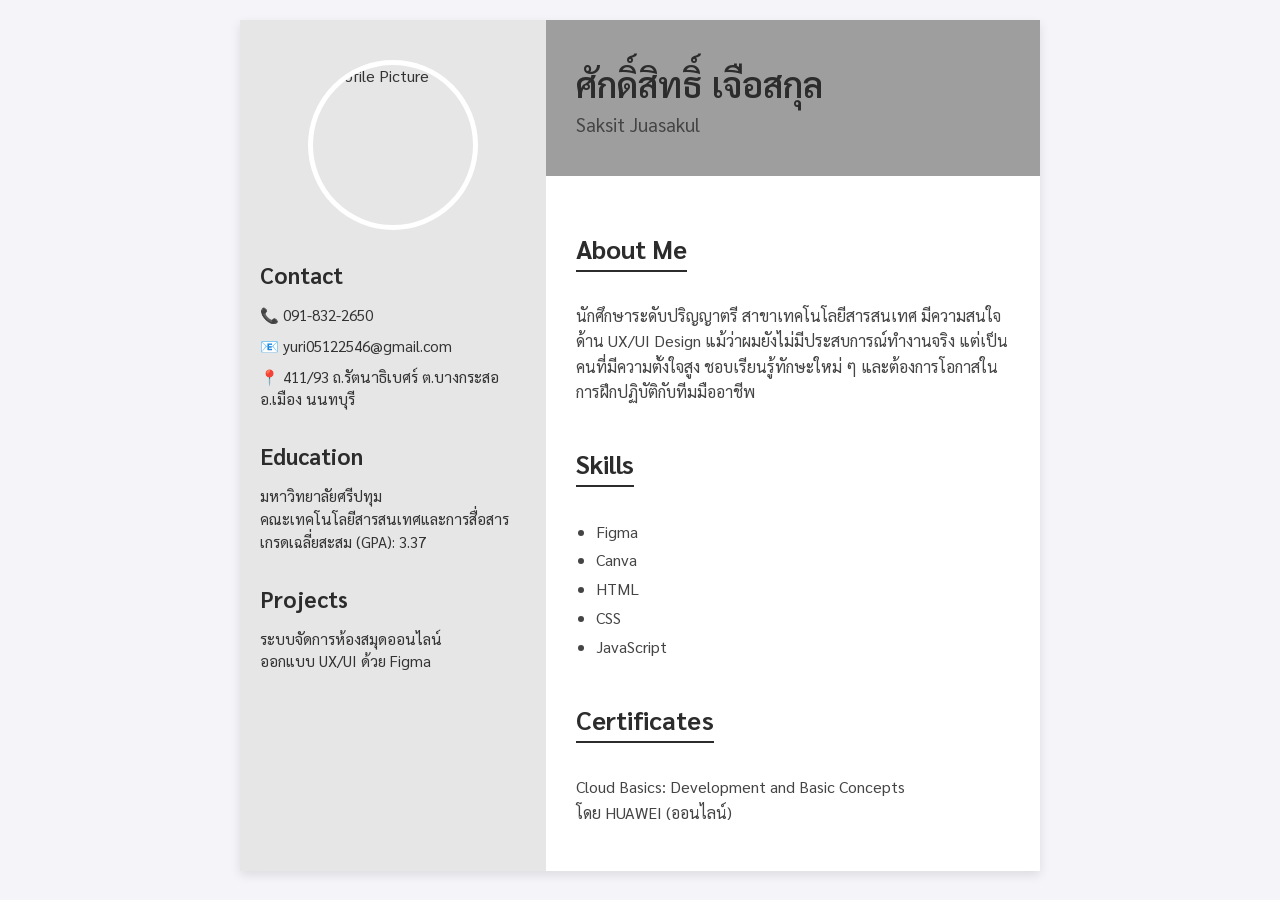
==== index.html.html @ 69dcb188 "Add files via upload" ====
<!DOCTYPE html>
<html lang="th">
<head>
    <meta charset="UTF-8">
    <meta name="viewport" content="width=device-width, initial-scale=1.0">
    <title>Resume - ของคุณ</title>
    <link href="https://fonts.googleapis.com/css2?family=Sarabun:wght@300;400;600&display=swap" rel="stylesheet">
    <style>
        body {
            font-family: 'Sarabun', sans-serif;
            background-color: #f4f4f9;
            margin: 0;
            padding: 20px;
            display: flex;
            justify-content: center;
        }
        .resume-wrapper {
            background-color: #fff;
            width: 100%;
            max-width: 800px;
            display: flex;
            box-shadow: 0 4px 10px rgba(0,0,0,0.1);
            overflow: hidden;
        }
        /* คอลัมน์ซ้าย (สีเทาอ่อน) */
        .left-col {
            background-color: #e6e6e6;
            width: 35%;
            padding: 40px 20px;
            color: #333;
        }
        .profile-img {
            width: 160px;
            height: 160px;
            border-radius: 50%;
            object-fit: cover;
            display: block;
            margin: 0 auto 30px;
            border: 5px solid #fff;
        }
        .left-col h3 {
            font-size: 1.4em;
            margin-bottom: 15px;
            margin-top: 30px;
            color: #2c2c2c;
        }
        .contact-info p, .edu-info p, .project-info p {
            margin: 8px 0;
            font-size: 0.95em;
            line-height: 1.5;
        }
        /* คอลัมน์ขวา (สีขาว) */
        .right-col {
            width: 65%;
            background-color: #fff;
        }
        .header {
            background-color: #9e9e9e; /* แถบสีเทาเข้มด้านบน */
            padding: 40px 30px;
            color: #2c2c2c;
        }
        .header h1 {
            margin: 0;
            font-size: 2.2em;
            font-weight: 600;
        }
        .header h2 {
            margin: 5px 0 0 0;
            font-size: 1.2em;
            font-weight: 400;
            color: #444;
        }
        .content {
            padding: 30px;
        }
        .content h3 {
            font-size: 1.6em;
            color: #2c2c2c;
            border-bottom: 2px solid #2c2c2c;
            padding-bottom: 5px;
            margin-bottom: 15px;
            display: inline-block;
        }
        .content p {
            line-height: 1.6;
            color: #444;
        }
        .skills-list {
            padding-left: 20px;
            line-height: 1.8;
            color: #444;
        }
    </style>
</head>
<body>

<div class="resume-wrapper">
    <!-- ส่วนซ้าย -->
    <div class="left-col">
        <img src="profile.jpg" alt="Profile Picture" class="profile-img">
        
        <h3>Contact</h3>
        <div class="contact-info">
            <p>📞 091-832-2650</p>
            <p>📧 yuri05122546@gmail.com</p>
            <p>📍 411/93 ถ.รัตนาธิเบศร์ ต.บางกระสอ อ.เมือง นนทบุรี</p>
        </div>

        <h3>Education</h3>
        <div class="edu-info">
            <p>มหาวิทยาลัยศรีปทุม<br>คณะเทคโนโลยีสารสนเทศและการสื่อสาร<br>เกรดเฉลี่ยสะสม (GPA): 3.37</p>
        </div>

        <h3>Projects</h3>
        <div class="project-info">
            <p>ระบบจัดการห้องสมุดออนไลน์<br>ออกแบบ UX/UI ด้วย Figma</p>
        </div>
    </div>

    <!-- ส่วนขวา -->
    <div class="right-col">
        <div class="header">
            <h1>ศักดิ์สิทธิ์ เจือสกุล</h1>
            <h2>Saksit Juasakul</h2>
        </div>
        
        <div class="content">
            <h3>About Me</h3>
            <p>นักศึกษาระดับปริญญาตรี สาขาเทคโนโลยีสารสนเทศ มีความสนใจด้าน UX/UI Design แม้ว่าผมยังไม่มีประสบการณ์ทำงานจริง แต่เป็นคนที่มีความตั้งใจสูง ชอบเรียนรู้ทักษะใหม่ ๆ และต้องการโอกาสในการฝึกปฏิบัติกับทีมมืออาชีพ</p>

            <h3>Skills</h3>
            <ul class="skills-list">
                <li>Figma</li>
                <li>Canva</li>
                <li>HTML</li>
                <li>CSS</li>
                <li>JavaScript</li>
            </ul>

            <h3>Certificates</h3>
            <p>Cloud Basics: Development and Basic Concepts<br>โดย HUAWEI (ออนไลน์)</p>
        </div>
    </div>
</div>

</body>
</html>
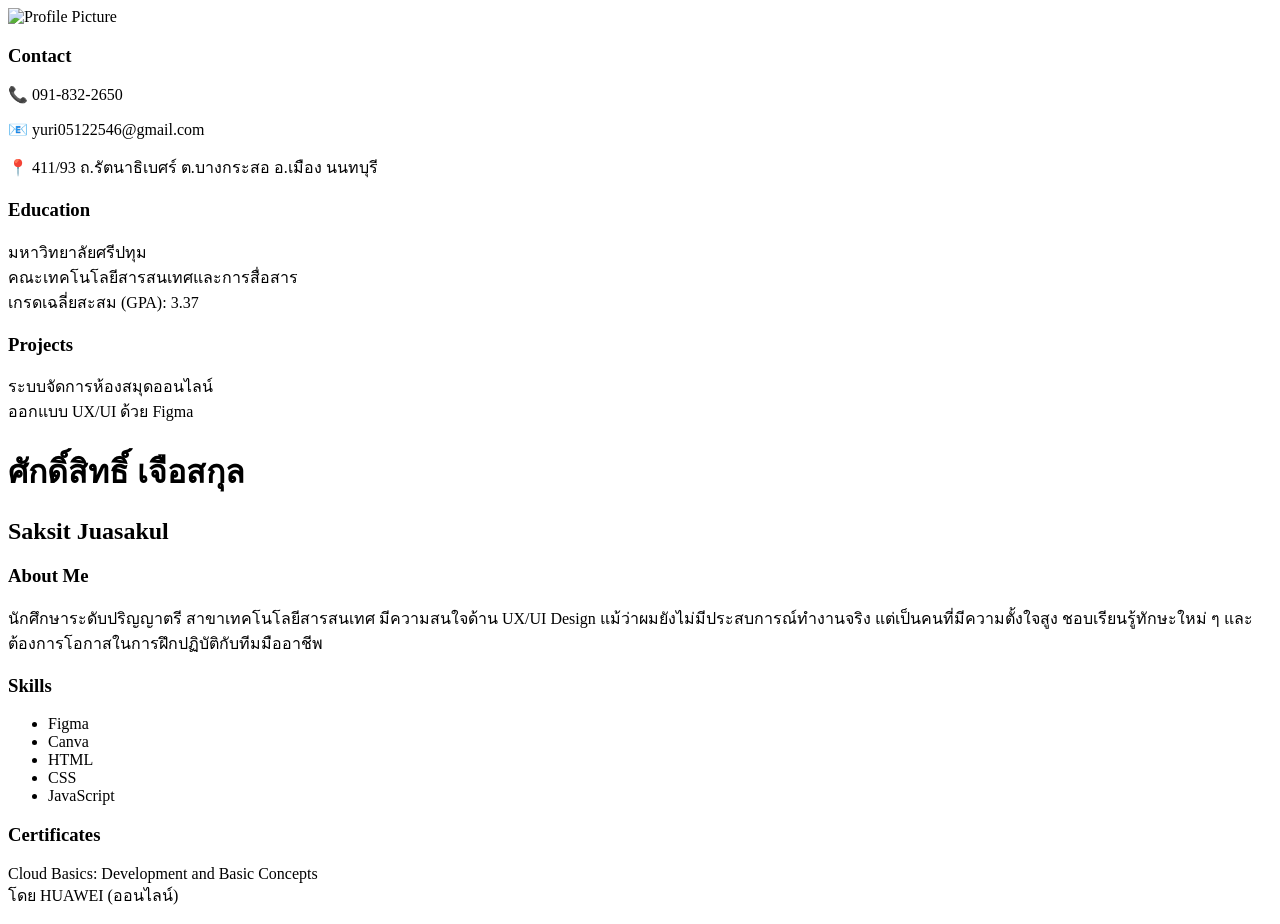
==== commit 1332c298: "index.html" ====
--- a/index.html.html
+++ b/index.html.html
@@ -3,100 +3,17 @@
 <head>
     <meta charset="UTF-8">
     <meta name="viewport" content="width=device-width, initial-scale=1.0">
-    <title>Resume - ของคุณ</title>
+    <title>Resume - Saksit</title>
     <link href="https://fonts.googleapis.com/css2?family=Sarabun:wght@300;400;600&display=swap" rel="stylesheet">
-    <style>
-        body {
-            font-family: 'Sarabun', sans-serif;
-            background-color: #f4f4f9;
-            margin: 0;
-            padding: 20px;
-            display: flex;
-            justify-content: center;
-        }
-        .resume-wrapper {
-            background-color: #fff;
-            width: 100%;
-            max-width: 800px;
-            display: flex;
-            box-shadow: 0 4px 10px rgba(0,0,0,0.1);
-            overflow: hidden;
-        }
-        /* คอลัมน์ซ้าย (สีเทาอ่อน) */
-        .left-col {
-            background-color: #e6e6e6;
-            width: 35%;
-            padding: 40px 20px;
-            color: #333;
-        }
-        .profile-img {
-            width: 160px;
-            height: 160px;
-            border-radius: 50%;
-            object-fit: cover;
-            display: block;
-            margin: 0 auto 30px;
-            border: 5px solid #fff;
-        }
-        .left-col h3 {
-            font-size: 1.4em;
-            margin-bottom: 15px;
-            margin-top: 30px;
-            color: #2c2c2c;
-        }
-        .contact-info p, .edu-info p, .project-info p {
-            margin: 8px 0;
-            font-size: 0.95em;
-            line-height: 1.5;
-        }
-        /* คอลัมน์ขวา (สีขาว) */
-        .right-col {
-            width: 65%;
-            background-color: #fff;
-        }
-        .header {
-            background-color: #9e9e9e; /* แถบสีเทาเข้มด้านบน */
-            padding: 40px 30px;
-            color: #2c2c2c;
-        }
-        .header h1 {
-            margin: 0;
-            font-size: 2.2em;
-            font-weight: 600;
-        }
-        .header h2 {
-            margin: 5px 0 0 0;
-            font-size: 1.2em;
-            font-weight: 400;
-            color: #444;
-        }
-        .content {
-            padding: 30px;
-        }
-        .content h3 {
-            font-size: 1.6em;
-            color: #2c2c2c;
-            border-bottom: 2px solid #2c2c2c;
-            padding-bottom: 5px;
-            margin-bottom: 15px;
-            display: inline-block;
-        }
-        .content p {
-            line-height: 1.6;
-            color: #444;
-        }
-        .skills-list {
-            padding-left: 20px;
-            line-height: 1.8;
-            color: #444;
-        }
-    </style>
+    <!-- ดึงไฟล์ CSS มาใช้งาน -->
+    <link rel="stylesheet" href="style.css">
 </head>
 <body>
 
 <div class="resume-wrapper">
     <!-- ส่วนซ้าย -->
     <div class="left-col">
+        <!-- ชื่อไฟล์รูปต้องตรงกับรูปที่คุณอัปโหลด -->
         <img src="profile.jpg" alt="Profile Picture" class="profile-img">
         
         <h3>Contact</h3>
@@ -144,4 +61,4 @@
 </div>
 
 </body>
-</html>+</html>
